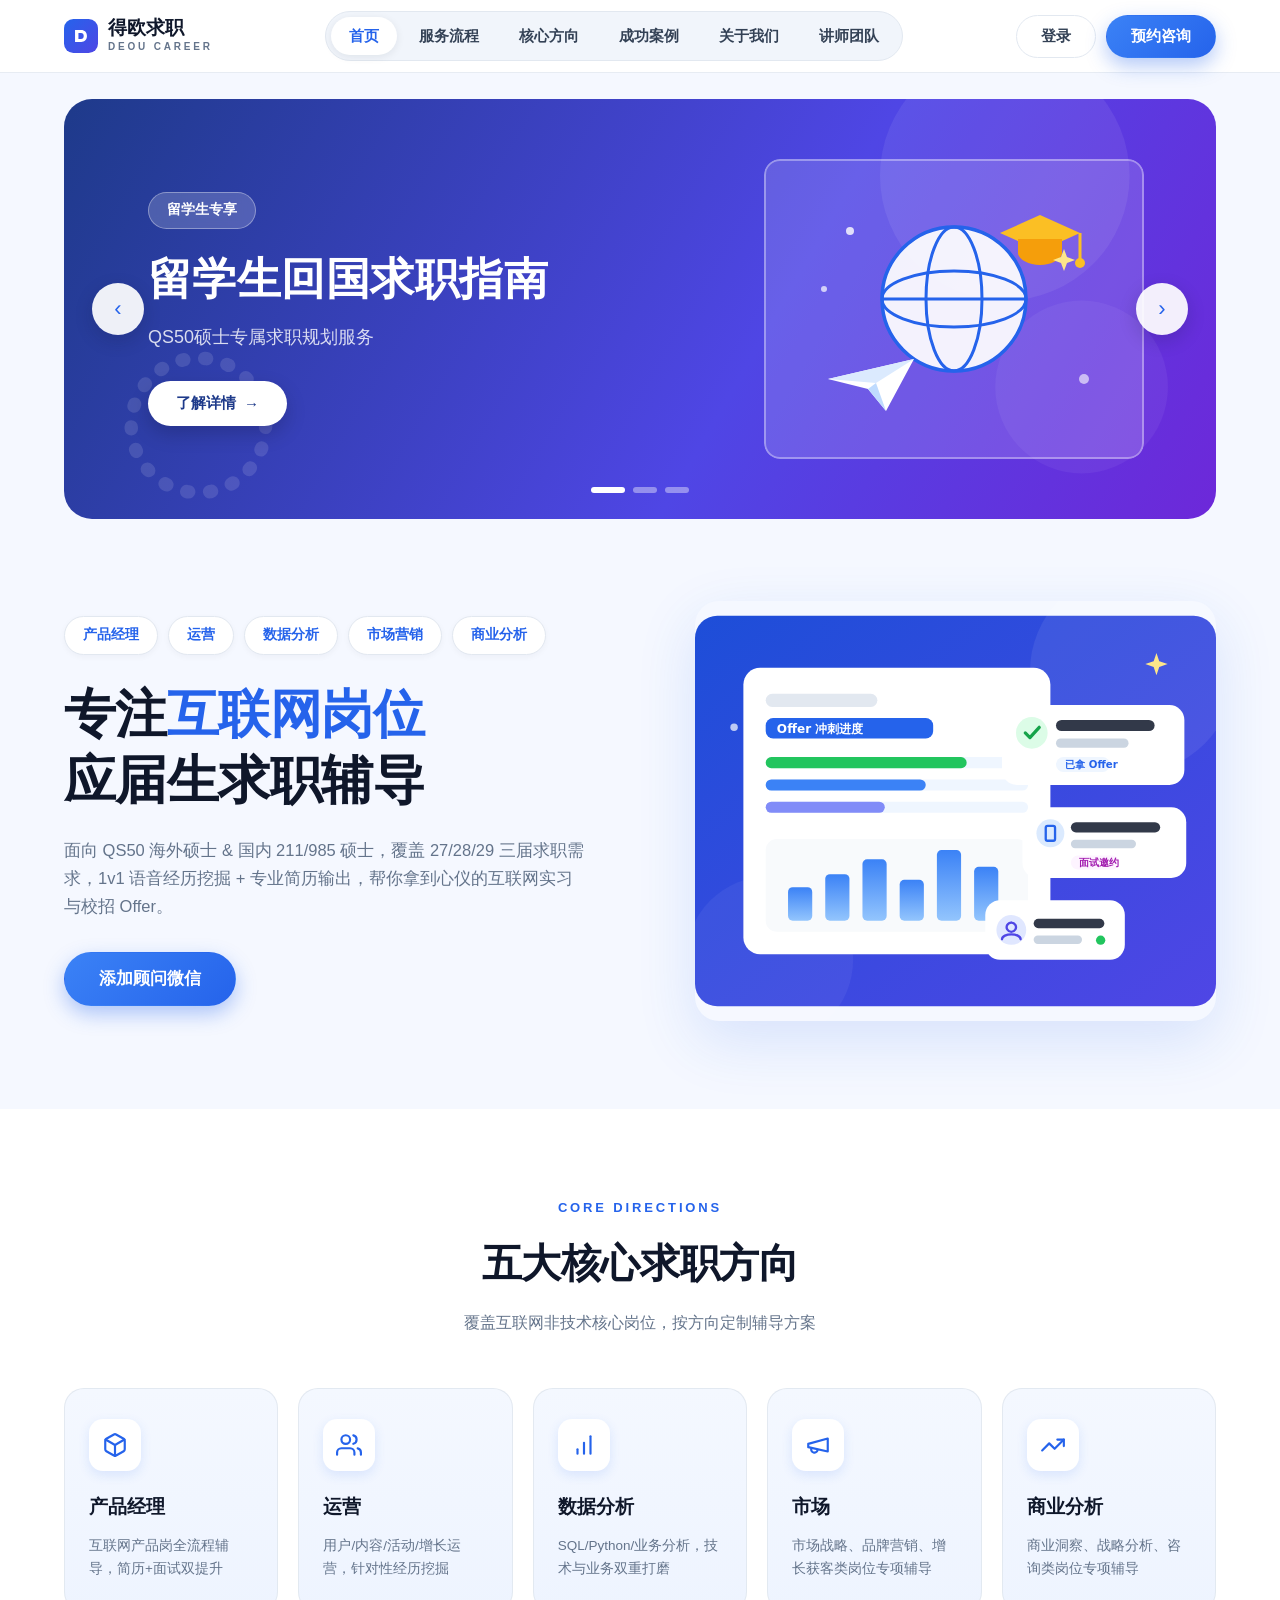
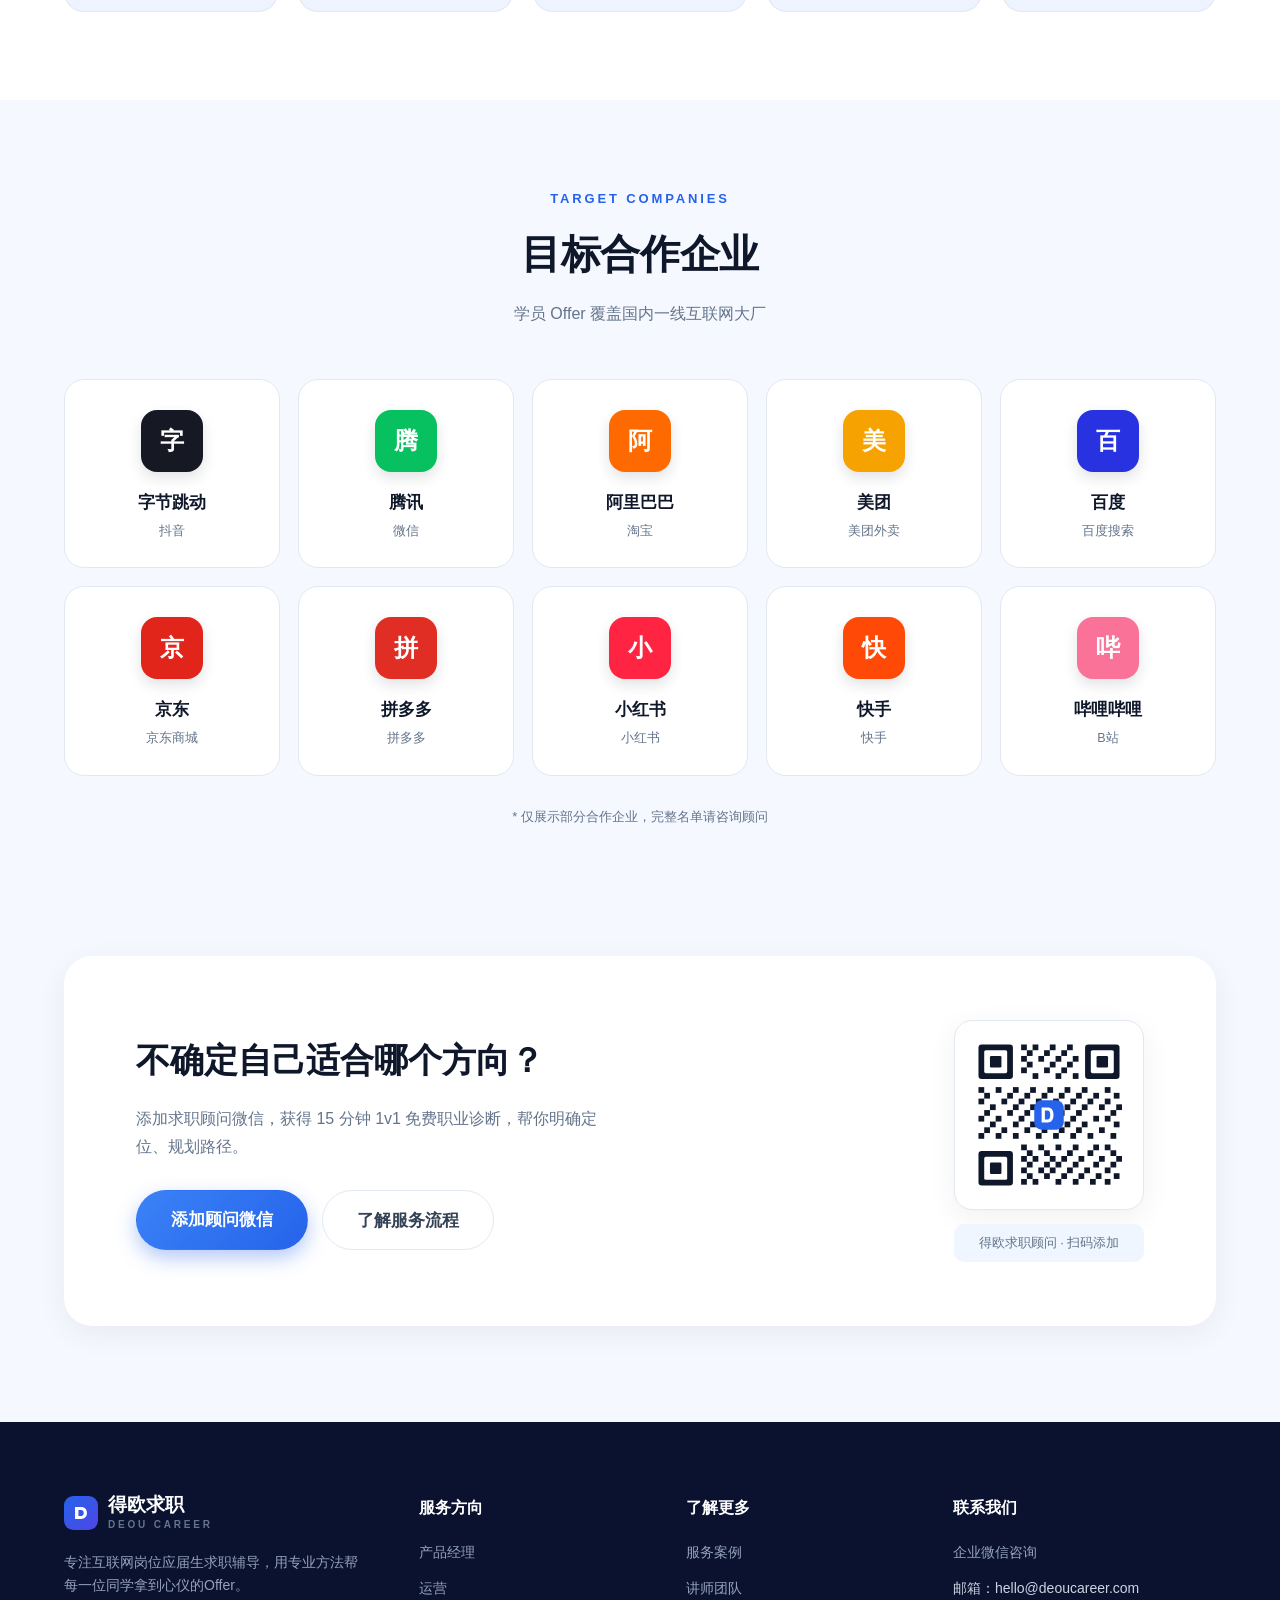
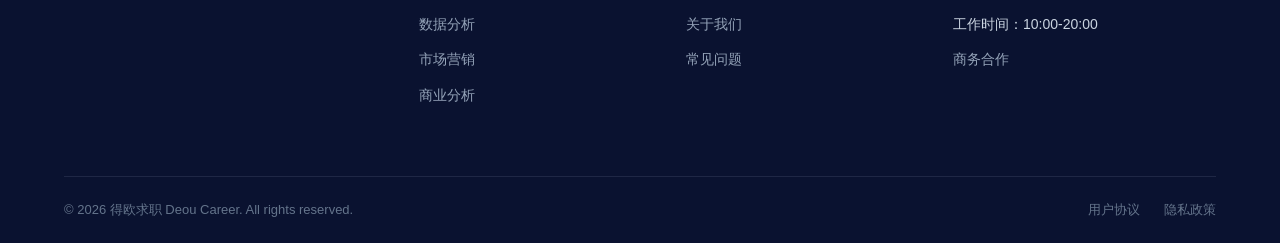
==== index.html @ 4e58c33a "Add files via upload" ====
<!DOCTYPE html>
<html lang="zh-CN">
<head>
  <meta charset="UTF-8">
  <meta name="viewport" content="width=device-width, initial-scale=1.0">
  <title>得欧求职 DEOU CAREER · 专注互联网岗位应届生求职辅导</title>
  <meta name="description" content="得欧求职：面向 QS50 海外硕士与国内 211/985 硕士的互联网求职辅导，覆盖产品经理、运营、数据分析、市场、商业分析五大方向。">
  <link rel="icon" href="assets/img/favicon.svg" type="image/svg+xml">
  <link rel="stylesheet" href="assets/css/style.css">
</head>
<body data-page="home">

  <header class="site-header">
    <div class="container">
      <a class="brand" href="index.html" aria-label="得欧求职首页">
        <svg class="brand-logo" viewBox="0 0 40 40" fill="none" aria-hidden="true">
          <defs><linearGradient id="blg-h" x1="0" y1="0" x2="1" y2="1">
            <stop offset="0" stop-color="#2563eb"/><stop offset="1" stop-color="#4f46e5"/>
          </linearGradient></defs>
          <rect width="40" height="40" rx="11" fill="url(#blg-h)"/>
          <path d="M13 27V13h7.2c4 0 6.8 2.7 6.8 7s-2.8 7-6.8 7H13zm4-3.4h3c2.1 0 3.2-1.4 3.2-3.6s-1.1-3.6-3.2-3.6h-3v7.2z" fill="#fff"/>
        </svg>
        <div>
          <div class="brand-name">得欧求职</div>
          <div class="brand-en">DEOU CAREER</div>
        </div>
      </a>
      <nav class="main-nav" aria-label="主导航">
        <a href="index.html" data-nav="home">首页</a>
        <a href="service.html" data-nav="service">服务流程</a>
        <a href="directions.html" data-nav="directions">核心方向</a>
        <a href="cases.html" data-nav="cases">成功案例</a>
        <a href="about.html" data-nav="about">关于我们</a>
        <a href="lecturers.html" data-nav="lecturers">讲师团队</a>
      </nav>
      <div class="header-actions">
        <button class="btn btn-outline" data-action="login">登录</button>
        <button class="btn btn-primary" data-action="qr">预约咨询</button>
      </div>
    </div>
  </header>

  <main>
    <!-- Banner 轮播（运营可配置：data.js · BANNERS；配置 detailImage 的 Banner 展示「了解详情」按钮） -->
    <section class="hero-banner">
      <div class="container">
        <div class="banner-carousel" id="bannerCarousel">
          <div class="banner-track"></div>
          <button class="banner-arrow prev" aria-label="上一张">‹</button>
          <button class="banner-arrow next" aria-label="下一张">›</button>
          <div class="banner-dots"></div>
        </div>
      </div>
    </section>

    <!-- Hero -->
    <section class="hero">
      <div class="container">
        <div>
          <div class="hero-chips">
            <span class="chip">产品经理</span>
            <span class="chip">运营</span>
            <span class="chip">数据分析</span>
            <span class="chip">市场营销</span>
            <span class="chip">商业分析</span>
          </div>
          <h1>专注<span class="hl">互联网岗位</span><br>应届生求职辅导</h1>
          <p class="lead">面向 QS50 海外硕士 &amp; 国内 211/985 硕士，覆盖 27/28/29 三届求职需求，1v1 语音经历挖掘 + 专业简历输出，帮你拿到心仪的互联网实习与校招 Offer。</p>
          <button class="btn btn-primary btn-lg" data-action="qr">添加顾问微信</button>
        </div>
        <div class="hero-visual">
          <img src="assets/img/hero-dashboard.svg" alt="得欧求职辅导服务示意" width="560" height="420">
        </div>
      </div>
    </section>

    <!-- 五大核心方向 -->
    <section class="section white">
      <div class="container">
        <div class="eyebrow">CORE DIRECTIONS</div>
        <h2 class="section-title">五大核心求职方向</h2>
        <p class="section-sub">覆盖互联网非技术核心岗位，按方向定制辅导方案</p>
        <div class="tracks-grid" id="tracksGrid"></div>
      </div>
    </section>

    <!-- 目标合作企业 -->
    <section class="section">
      <div class="container">
        <div class="eyebrow">TARGET COMPANIES</div>
        <h2 class="section-title">目标合作企业</h2>
        <p class="section-sub">学员 Offer 覆盖国内一线互联网大厂</p>
        <div class="companies-grid" id="companiesGrid"></div>
        <p class="companies-note" id="companiesNote"></p>
      </div>
    </section>

    <!-- 二维码转化卡 -->
    <section class="qr-cta">
      <div class="container">
        <div class="qr-cta-card">
          <div>
            <h2>不确定自己适合哪个方向？</h2>
            <p class="desc">添加求职顾问微信，获得 15 分钟 1v1 免费职业诊断，帮你明确定位、规划路径。</p>
            <div class="qr-cta-actions">
              <button class="btn btn-primary btn-lg" data-action="qr">添加顾问微信</button>
              <a class="btn btn-outline btn-lg" href="service.html">了解服务流程</a>
            </div>
          </div>
          <div class="qr-box">
            <div class="qr-img"><img src="assets/img/qr-wechat.svg" alt="得欧求职顾问微信二维码"></div>
            <div class="qr-caption">得欧求职顾问 · 扫码添加</div>
          </div>
        </div>
      </div>
    </section>
  </main>

  <footer class="site-footer">
    <div class="container">
      <div class="footer-grid">
        <div class="footer-brand">
          <a class="brand" href="index.html" aria-label="得欧求职首页">
            <svg class="brand-logo" viewBox="0 0 40 40" fill="none" aria-hidden="true">
              <defs><linearGradient id="blg-f" x1="0" y1="0" x2="1" y2="1">
                <stop offset="0" stop-color="#2563eb"/><stop offset="1" stop-color="#4f46e5"/>
              </linearGradient></defs>
              <rect width="40" height="40" rx="11" fill="url(#blg-f)"/>
              <path d="M13 27V13h7.2c4 0 6.8 2.7 6.8 7s-2.8 7-6.8 7H13zm4-3.4h3c2.1 0 3.2-1.4 3.2-3.6s-1.1-3.6-3.2-3.6h-3v7.2z" fill="#fff"/>
            </svg>
            <div>
              <div class="brand-name">得欧求职</div>
              <div class="brand-en">DEOU CAREER</div>
            </div>
          </a>
          <p>专注互联网岗位应届生求职辅导，用专业方法帮每一位同学拿到心仪的Offer。</p>
        </div>
        <div>
          <h4>服务方向</h4>
          <ul>
            <li><a href="directions.html#pm">产品经理</a></li>
            <li><a href="directions.html#ops">运营</a></li>
            <li><a href="directions.html#data">数据分析</a></li>
            <li><a href="directions.html#market">市场营销</a></li>
            <li><a href="directions.html#ba">商业分析</a></li>
          </ul>
        </div>
        <div>
          <h4>了解更多</h4>
          <ul>
            <li><a href="cases.html">服务案例</a></li>
            <li><a href="lecturers.html">讲师团队</a></li>
            <li><a href="about.html">关于我们</a></li>
            <li><button data-action="doc">常见问题</button></li>
          </ul>
        </div>
        <div>
          <h4>联系我们</h4>
          <ul>
            <li><button data-action="qr">企业微信咨询</button></li>
            <li>邮箱：hello@deoucareer.com</li>
            <li>工作时间：10:00-20:00</li>
            <li><button data-action="qr">商务合作</button></li>
          </ul>
        </div>
      </div>
      <div class="footer-bottom">
        <span>© 2026 得欧求职 Deou Career. All rights reserved.</span>
        <div class="links">
          <button data-action="doc">用户协议</button>
          <button data-action="doc">隐私政策</button>
        </div>
      </div>
    </div>
  </footer>

  <script src="assets/js/data.js"></script>
  <script src="assets/js/main.js"></script>
</body>
</html>
---- assets/css/style.css ----
/* ============================================================
   得欧求职 DEOU CAREER · 官网前台样式
   纯静态站点，无构建步骤；设计对齐官网 Demo
   ============================================================ */
:root {
  --blue: #2563eb;
  --blue-dark: #1d4ed8;
  --blue-light: #eff6ff;
  --ink: #0f172a;
  --ink-2: #334155;
  --ink-3: #64748b;
  --line: #e2e8f0;
  --bg: #f5f8ff;
  --card: #ffffff;
  --footer: #0a1230;
  --radius: 20px;
  --shadow: 0 8px 30px rgba(15, 23, 42, .06);
  --shadow-lg: 0 20px 60px rgba(37, 99, 235, .14);
  --maxw: 1200px;
}

* { margin: 0; padding: 0; box-sizing: border-box; }
html { scroll-behavior: smooth; }
body {
  font-family: -apple-system, BlinkMacSystemFont, "PingFang SC", "Hiragino Sans GB",
    "Microsoft YaHei", "Noto Sans SC", "Segoe UI", sans-serif;
  color: var(--ink);
  background: var(--bg);
  line-height: 1.7;
  -webkit-font-smoothing: antialiased;
}
img { max-width: 100%; display: block; }
a { color: inherit; text-decoration: none; }
button { font-family: inherit; cursor: pointer; border: none; background: none; }
ul { list-style: none; }

.container { max-width: var(--maxw); margin: 0 auto; padding: 0 24px; }

/* ---------- 通用排版 ---------- */
.eyebrow {
  color: var(--blue);
  font-size: 13px;
  font-weight: 700;
  letter-spacing: .22em;
  text-transform: uppercase;
  text-align: center;
}
.section-title {
  font-size: 40px;
  font-weight: 900;
  letter-spacing: -.01em;
  text-align: center;
  margin-top: 10px;
}
.section-sub {
  color: var(--ink-3);
  text-align: center;
  margin-top: 12px;
  font-size: 16px;
}
.section { padding: 88px 0; }
.section.white { background: #fff; }

/* ---------- 顶部导航 ---------- */
.site-header {
  position: sticky;
  top: 0;
  z-index: 100;
  background: rgba(255, 255, 255, .92);
  backdrop-filter: blur(12px);
  border-bottom: 1px solid rgba(226, 232, 240, .8);
}
.site-header .container {
  display: flex;
  align-items: center;
  justify-content: space-between;
  height: 72px;
}
.brand { display: flex; align-items: center; gap: 10px; }
.brand-logo { width: 34px; height: 34px; }
.brand-name { font-size: 19px; font-weight: 800; line-height: 1.15; }
.brand-en { font-size: 10px; letter-spacing: .28em; color: var(--ink-3); font-weight: 600; }
.main-nav {
  display: flex;
  gap: 4px;
  background: #f1f5fb;
  border: 1px solid var(--line);
  border-radius: 999px;
  padding: 5px;
}
.main-nav a {
  padding: 7px 18px;
  border-radius: 999px;
  font-size: 14.5px;
  font-weight: 600;
  color: var(--ink-2);
  transition: all .2s;
}
.main-nav a:hover { color: var(--blue); }
.main-nav a.active { background: #fff; color: var(--blue); box-shadow: 0 2px 8px rgba(15,23,42,.08); }
.header-actions { display: flex; gap: 10px; align-items: center; }

/* ---------- 按钮 ---------- */
.btn {
  display: inline-flex;
  align-items: center;
  gap: 8px;
  padding: 11px 24px;
  border-radius: 999px;
  font-size: 15px;
  font-weight: 700;
  transition: all .2s;
  border: 1.5px solid transparent;
}
.btn-primary {
  background: linear-gradient(135deg, #3b82f6, #2563eb);
  color: #fff;
  box-shadow: 0 8px 20px rgba(37, 99, 235, .35);
}
.btn-primary:hover { transform: translateY(-2px); box-shadow: 0 12px 26px rgba(37, 99, 235, .42); }
.btn-outline { border-color: var(--line); color: var(--ink-2); background: #fff; }
.btn-outline:hover { border-color: var(--blue); color: var(--blue); }
.btn-ghost-light { border-color: var(--line); background: #fff; color: var(--ink-2); }
.btn-lg { padding: 15px 34px; font-size: 16.5px; }
.btn .wechat-ico { width: 18px; height: 18px; }

/* ---------- 首页 Banner 轮播 ---------- */
.hero-banner { padding: 26px 0 10px; }
.banner-carousel {
  position: relative;
  border-radius: 28px;
  overflow: hidden;
}
.banner-track { display: flex; transition: transform .6s cubic-bezier(.4, 0, .2, 1); }
.banner-slide {
  min-width: 100%;
  position: relative;
  padding: 72px 84px;
  min-height: 420px;
  display: flex;
  align-items: center;
  color: #fff;
  overflow: hidden;
}
.banner-slide .deco { position: absolute; inset: 0; pointer-events: none; }
.banner-inner { position: relative; z-index: 2; max-width: 560px; }
.banner-tag {
  display: inline-block;
  background: rgba(255, 255, 255, .18);
  border: 1px solid rgba(255, 255, 255, .35);
  backdrop-filter: blur(6px);
  padding: 6px 18px;
  border-radius: 999px;
  font-size: 13.5px;
  font-weight: 600;
  margin-bottom: 22px;
}
.banner-title { font-size: 44px; font-weight: 900; line-height: 1.25; letter-spacing: .01em; }
.banner-sub { margin-top: 16px; font-size: 18px; color: rgba(255, 255, 255, .82); }
.banner-cta {
  margin-top: 28px;
  display: inline-flex; align-items: center; gap: 8px;
  padding: 13px 28px;
  border-radius: 999px;
  background: #fff; color: #1e3a8a;
  font-size: 15px; font-weight: 800;
  box-shadow: 0 8px 20px rgba(0, 0, 0, .18);
  transition: transform .2s, box-shadow .2s;
}
.banner-cta:hover { transform: translateY(-2px); box-shadow: 0 12px 26px rgba(0, 0, 0, .24); }
.banner-cta .arr { transition: transform .2s; }
.banner-cta:hover .arr { transform: translateX(4px); }
.banner-media {
  position: absolute;
  right: 72px;
  top: 50%;
  transform: translateY(-50%);
  width: 380px;
  z-index: 1;
}
.banner-media img { border-radius: 16px; }
.banner-arrow {
  position: absolute;
  top: 50%;
  transform: translateY(-50%);
  width: 52px;
  height: 52px;
  border-radius: 50%;
  background: rgba(255, 255, 255, .92);
  color: var(--blue);
  font-size: 22px;
  display: flex;
  align-items: center;
  justify-content: center;
  z-index: 3;
  box-shadow: 0 6px 18px rgba(15, 23, 42, .18);
  transition: all .2s;
}
.banner-arrow:hover { background: #fff; transform: translateY(-50%) scale(1.06); }
.banner-arrow.prev { left: 28px; }
.banner-arrow.next { right: 28px; }
.banner-dots { position: absolute; bottom: 26px; left: 50%; transform: translateX(-50%); display: flex; gap: 8px; z-index: 3; }
.banner-dots button { width: 24px; height: 6px; border-radius: 99px; background: rgba(255,255,255,.4); transition: all .25s; }
.banner-dots button.active { width: 34px; background: #fff; }

/* ---------- 首页 Hero ---------- */
.hero { padding: 72px 0 88px; }
.hero .container { display: grid; grid-template-columns: 1.05fr .95fr; gap: 56px; align-items: center; }
.hero-chips { display: flex; flex-wrap: wrap; gap: 10px; margin-bottom: 26px; }
.chip {
  background: #fff;
  border: 1px solid var(--line);
  border-radius: 999px;
  padding: 7px 18px;
  font-size: 13.5px;
  font-weight: 600;
  color: var(--blue);
  box-shadow: 0 2px 6px rgba(15,23,42,.04);
}
.hero h1 { font-size: 52px; font-weight: 900; line-height: 1.28; letter-spacing: -.01em; }
.hero h1 .hl { color: var(--blue); }
.hero p.lead { margin: 22px 0 32px; color: var(--ink-3); font-size: 16.5px; max-width: 520px; }
.hero-visual img { border-radius: 24px; box-shadow: var(--shadow-lg); }

/* ---------- 核心方向卡片 ---------- */
.tracks-grid { display: grid; grid-template-columns: repeat(5, 1fr); gap: 20px; margin-top: 52px; }
.track-card {
  background: linear-gradient(180deg, #f4f8ff, #eef4ff);
  border: 1px solid rgba(226, 232, 240, .9);
  border-radius: var(--radius);
  padding: 30px 24px;
  transition: all .25s;
  display: block;
}
.track-card:hover { transform: translateY(-6px); box-shadow: var(--shadow-lg); background: #fff; }
.track-icon {
  width: 52px; height: 52px;
  border-radius: 14px;
  background: #fff;
  display: flex; align-items: center; justify-content: center;
  box-shadow: 0 4px 12px rgba(37, 99, 235, .12);
  margin-bottom: 20px;
}
.track-icon svg { width: 26px; height: 26px; stroke: var(--blue); }
.track-card h3 { font-size: 19px; font-weight: 800; margin-bottom: 10px; }
.track-card p { font-size: 13.5px; color: var(--ink-3); line-height: 1.75; }

/* ---------- 目标合作企业 ---------- */
.companies-grid { display: grid; grid-template-columns: repeat(5, 1fr); gap: 18px; margin-top: 52px; }
.company-card {
  background: #fff;
  border: 1px solid var(--line);
  border-radius: var(--radius);
  padding: 30px 16px 24px;
  text-align: center;
  transition: all .25s;
}
.company-card:hover { transform: translateY(-4px); box-shadow: var(--shadow); }
.company-logo {
  width: 62px; height: 62px;
  margin: 0 auto 16px;
  border-radius: 16px;
  display: flex; align-items: center; justify-content: center;
  font-size: 24px; font-weight: 900; color: #fff;
  box-shadow: 0 6px 14px rgba(15,23,42,.12);
}
.company-card h4 { font-size: 16.5px; font-weight: 800; }
.company-card span { font-size: 12.5px; color: var(--ink-3); }
.companies-note { text-align: center; color: var(--ink-3); font-size: 13px; margin-top: 30px; }

/* ---------- 扫码 CTA（首页底部） ---------- */
.qr-cta { padding: 40px 0 96px; }
.qr-cta-card {
  background: #fff;
  border-radius: 28px;
  box-shadow: var(--shadow);
  padding: 64px 72px;
  display: grid;
  grid-template-columns: 1fr auto;
  gap: 48px;
  align-items: center;
}
.qr-cta-card h2 { font-size: 34px; font-weight: 900; }
.qr-cta-card .desc { color: var(--ink-3); margin: 16px 0 30px; max-width: 480px; }
.qr-cta-actions { display: flex; gap: 14px; }
.qr-box { text-align: center; }
.qr-img {
  width: 190px; height: 190px;
  background: #fff;
  border: 1px solid var(--line);
  border-radius: 18px;
  padding: 12px;
  box-shadow: var(--shadow);
}
.qr-img img { width: 100%; height: 100%; }
.qr-caption { margin-top: 14px; font-size: 13px; color: var(--ink-3); background: var(--blue-light); border-radius: 10px; padding: 8px 12px; }

/* ---------- 页脚 ---------- */
.site-footer { background: var(--footer); color: #cbd5e1; padding: 72px 0 0; }
.footer-grid { display: grid; grid-template-columns: 1.4fr 1fr 1fr 1.2fr; gap: 48px; padding-bottom: 56px; }
.footer-brand .brand-name { color: #fff; }
.footer-brand p { margin-top: 18px; font-size: 14px; color: #94a3b8; max-width: 300px; }
.site-footer h4 { color: #fff; font-size: 16px; font-weight: 700; margin-bottom: 20px; }
.site-footer li { margin-bottom: 12px; font-size: 14px; }
.site-footer li a, .site-footer li button { color: #94a3b8; transition: color .2s; font-size: 14px; padding: 0; }
.site-footer li a:hover, .site-footer li button:hover { color: #fff; }
.footer-bottom {
  border-top: 1px solid rgba(148, 163, 184, .15);
  padding: 22px 0;
  display: flex;
  justify-content: space-between;
  align-items: center;
  font-size: 13px;
  color: #64748b;
}
.footer-bottom .links { display: flex; gap: 24px; }
.footer-bottom button { color: #64748b; font-size: 13px; }
.footer-bottom button:hover { color: #fff; }

/* ---------- 页面头（子页通用） ---------- */
.page-hero { padding: 84px 0 56px; text-align: center; }
.page-hero h1 { font-size: 44px; font-weight: 900; margin-top: 12px; }
.page-hero .sub { color: var(--ink-3); margin-top: 14px; font-size: 16.5px; }
.page-hero.left { text-align: left; }
.page-hero.left .eyebrow { text-align: left; }

/* ---------- 服务流程页 ---------- */
.process-step { padding: 56px 0; border-bottom: 1px dashed var(--line); }
.process-step:last-of-type { border-bottom: none; }
.process-step .container { display: grid; grid-template-columns: 1fr 1fr; gap: 64px; align-items: start; }
.process-step.flip .container > .step-info { order: 2; }
.process-step.flip .container > .step-media { order: 1; }
.step-head { display: flex; align-items: baseline; gap: 18px; }
.step-no { font-size: 56px; font-weight: 900; color: var(--blue); line-height: 1; opacity: .9; }
.step-head h2 { font-size: 30px; font-weight: 900; }
.step-en { color: var(--ink-3); font-size: 13px; letter-spacing: .18em; font-weight: 600; margin-top: 4px; }
.step-desc { color: var(--ink-3); margin: 22px 0 28px; font-size: 15.5px; }
.step-feats { display: grid; gap: 14px; }
.step-feat {
  display: flex; align-items: center; gap: 14px;
  background: #fff;
  border: 1px solid var(--line);
  border-radius: 14px;
  padding: 14px 18px;
}
.step-feat .ico {
  width: 42px; height: 42px; border-radius: 12px;
  background: var(--blue-light);
  display: flex; align-items: center; justify-content: center;
  flex-shrink: 0;
}
.step-feat .ico svg { width: 20px; height: 20px; stroke: var(--blue); }
.step-feat strong { display: block; font-size: 15px; }
.step-feat span { font-size: 13px; color: var(--ink-3); }
.step-media { display: grid; gap: 16px; }
.step-shot {
  position: relative;
  border-radius: 18px;
  overflow: hidden;
  border: 1px solid var(--line);
  background: #fff;
}
.step-shot img { width: 100%; aspect-ratio: 4 / 3; object-fit: cover; }
.step-shot .shot-tag {
  position: absolute; top: 12px; right: 12px;
  background: rgba(255, 255, 255, .85);
  backdrop-filter: blur(4px);
  border-radius: 999px;
  padding: 4px 14px;
  font-size: 12px;
  font-weight: 600;
  color: var(--blue);
}
.step-shot .shot-caption {
  display: flex; justify-content: space-between; align-items: center;
  padding: 10px 16px; font-size: 13px;
}
.step-shot .shot-caption b { font-size: 13.5px; }
.step-shot .shot-caption span { color: var(--ink-3); font-size: 12px; }

/* ---------- CTA 卡片（子页底部通用） ---------- */
.cta-band { padding: 24px 0 96px; }
.cta-band-card {
  background: linear-gradient(135deg, #1d4ed8, #3b82f6);
  border-radius: 28px;
  padding: 56px 72px;
  color: #fff;
  display: flex;
  justify-content: space-between;
  align-items: center;
  gap: 32px;
  position: relative;
  overflow: hidden;
}
.cta-band-card::after {
  content: "";
  position: absolute; right: -60px; top: -60px;
  width: 260px; height: 260px;
  border-radius: 50%;
  background: rgba(255, 255, 255, .08);
}
.cta-band-card h2 { font-size: 30px; font-weight: 900; }
.cta-band-card p { margin-top: 10px; color: rgba(255, 255, 255, .82); }
.cta-band-card .btn { background: #fff; color: var(--blue); box-shadow: 0 10px 24px rgba(15,23,42,.25); flex-shrink: 0; position: relative; z-index: 2; }

/* ---------- 成功案例页 ---------- */
.lock-notice {
  display: flex; align-items: center; justify-content: center; gap: 14px;
  background: #fffbeb;
  border: 1px solid #fde68a;
  color: #92400e;
  border-radius: 999px;
  padding: 12px 28px;
  margin: 34px auto 0;
  width: fit-content;
  font-size: 14px;
  font-weight: 600;
}
.lock-notice .btn { padding: 8px 20px; font-size: 13.5px; background: linear-gradient(135deg,#f59e0b,#f97316); color:#fff; box-shadow: 0 6px 14px rgba(245,158,11,.35); }
.case-filters { display: flex; gap: 12px; flex-wrap: wrap; margin: 44px 0 28px; }
.filter-pill {
  padding: 9px 22px;
  border-radius: 999px;
  background: #fff;
  border: 1px solid var(--line);
  font-size: 14px;
  font-weight: 600;
  color: var(--ink-2);
  transition: all .2s;
}
.filter-pill:hover { border-color: var(--blue); color: var(--blue); }
.filter-pill.active { background: var(--blue); border-color: var(--blue); color: #fff; box-shadow: 0 6px 16px rgba(37,99,235,.3); }
.case-table { background: #fff; border-radius: 24px; box-shadow: var(--shadow); overflow: hidden; }
.case-row {
  display: grid;
  grid-template-columns: 1.6fr 1fr .8fr 1fr 1.2fr 1fr;
  align-items: center;
  gap: 12px;
  padding: 20px 32px;
  border-bottom: 1px solid #f1f5f9;
}
.case-row.head { background: var(--blue-light); font-size: 13.5px; font-weight: 700; color: var(--ink-2); padding: 16px 32px; }
.case-row:last-child { border-bottom: none; }
.case-person { display: flex; align-items: center; gap: 14px; }
.case-avatar {
  width: 46px; height: 46px; border-radius: 50%;
  background: linear-gradient(135deg, #3b82f6, #2563eb);
  color: #fff;
  display: flex; align-items: center; justify-content: center;
  font-weight: 800; font-size: 17px;
  flex-shrink: 0;
}
.case-avatar.locked { background: #cbd5e1; }
.case-person b { display: block; font-size: 15.5px; }
.case-person span { font-size: 13px; color: var(--ink-3); }
.tag-pill {
  display: inline-block;
  background: var(--blue-light);
  color: var(--blue);
  border-radius: 999px;
  padding: 4px 14px;
  font-size: 12.5px;
  font-weight: 700;
}
.case-offer { font-weight: 800; font-size: 15px; }
.case-row .btn { padding: 8px 18px; font-size: 13.5px; justify-self: end; }
.case-more { text-align: center; margin-top: 30px; color: var(--ink-3); font-size: 14px; }
.case-more .btn { margin-top: 16px; }

/* ---------- 讲师团队页 ---------- */
.lecturer-grid { display: grid; grid-template-columns: repeat(3, 1fr); gap: 24px; margin-top: 52px; }
.lecturer-card {
  background: #fff;
  border-radius: 24px;
  border: 1px solid var(--line);
  overflow: hidden;
  transition: all .25s;
}
.lecturer-card:hover { transform: translateY(-6px); box-shadow: var(--shadow-lg); }
.lecturer-photo {
  position: relative;
  aspect-ratio: 1 / 1;
  background: linear-gradient(160deg, #dbeafe, #eff6ff);
  display: flex; align-items: center; justify-content: center;
}
.lecturer-photo img { width: 100%; height: 100%; object-fit: cover; position: absolute; inset: 0; }
.lecturer-photo .field-tag {
  position: absolute; top: 16px; left: 16px;
  background: rgba(255,255,255,.92);
  color: var(--blue);
  font-size: 12.5px; font-weight: 700;
  padding: 5px 14px;
  border-radius: 999px;
  z-index: 2;
  box-shadow: 0 2px 8px rgba(15,23,42,.08);
}
.lecturer-photo .placeholder-ico { width: 96px; height: 96px; color: #93c5fd; }
.lecturer-body { padding: 26px 26px 30px; }
.lecturer-body h3 { font-size: 21px; font-weight: 900; }
.lecturer-body .role { color: var(--blue); font-size: 14px; font-weight: 700; margin: 6px 0 12px; }
.lecturer-body .bio { color: var(--ink-3); font-size: 14px; min-height: 66px; }
.lecturer-tags { display: flex; flex-wrap: wrap; gap: 8px; margin-top: 18px; }
.lecturer-tags span {
  background: #f1f5f9;
  border-radius: 8px;
  padding: 4px 12px;
  font-size: 12.5px;
  color: var(--ink-2);
  font-weight: 600;
}

/* ---------- 关于我们页 ---------- */
.about-hero .container { display: grid; grid-template-columns: 1fr 1.1fr; gap: 56px; align-items: center; }
.about-hero { padding: 72px 0; }
.about-hero .tagline { color: var(--blue); font-size: 20px; font-weight: 800; margin: 14px 0 18px; }
.about-hero .intro { color: var(--ink-3); font-size: 15.5px; }
.about-stats { display: grid; grid-template-columns: repeat(3, 1fr); gap: 16px; margin-top: 36px; }
.stat-card { background: #fff; border: 1px solid var(--line); border-radius: 18px; padding: 24px 12px; text-align: center; }
.stat-card b { font-size: 34px; font-weight: 900; color: var(--blue); display: block; }
.stat-card span { font-size: 13px; color: var(--ink-3); }
.story-card {
  background: linear-gradient(150deg, #ffffff, #eef4ff);
  border: 1px solid var(--line);
  border-radius: 26px;
  padding: 44px 46px;
  box-shadow: var(--shadow);
  position: relative;
  overflow: hidden;
}
.story-card::before {
  content: ""; position: absolute; right: -70px; top: -70px;
  width: 220px; height: 220px; border-radius: 50%;
  background: radial-gradient(circle, rgba(37,99,235,.12), transparent 70%);
}
.story-brand { display: flex; align-items: center; gap: 12px; margin-bottom: 22px; }
.story-brand .brand-logo { width: 44px; height: 44px; }
.story-brand b { font-size: 22px; font-weight: 900; display: block; }
.story-brand span { font-size: 13px; color: var(--ink-3); }
.story-card h3 { font-size: 20px; font-weight: 900; margin-bottom: 14px; }
.story-card p { color: var(--ink-2); font-size: 14.5px; margin-bottom: 14px; }

.partner-band {
  background: linear-gradient(135deg, #1d4ed8, #3b82f6);
  border-radius: 28px;
  padding: 56px 64px;
  color: #fff;
  text-align: center;
  margin-bottom: 56px;
}
.partner-band .eyebrow { color: rgba(255,255,255,.75); }
.partner-band h2 { font-size: 32px; font-weight: 900; margin-top: 12px; }
.partner-band p { color: rgba(255,255,255,.85); margin-top: 14px; max-width: 640px; margin-left: auto; margin-right: auto; }
.partner-grid { display: grid; grid-template-columns: repeat(2, 1fr); gap: 22px; }
.partner-card { background: #fff; border: 1px solid var(--line); border-radius: 22px; padding: 32px 34px; }
.partner-card .emo { font-size: 26px; }
.partner-card h3 { font-size: 19px; font-weight: 900; margin: 10px 0 12px; }
.partner-card p, .partner-card li { color: var(--ink-3); font-size: 14px; }
.partner-card li { padding-left: 4px; margin-bottom: 8px; }
.gain-grid { display: grid; grid-template-columns: repeat(2, 1fr); gap: 12px; margin-top: 6px; }
.gain-item { background: var(--blue-light); border-radius: 14px; padding: 16px; text-align: center; }
.gain-item b { display: block; color: var(--blue); font-size: 17px; }
.gain-item span { font-size: 12.5px; color: var(--ink-3); }
.school-grid { display: grid; grid-template-columns: repeat(3, 1fr); gap: 16px; margin-top: 40px; }
.school-card {
  background: #fff; border: 1px solid var(--line); border-radius: 18px;
  padding: 22px 24px; display: flex; align-items: center; gap: 14px;
}
.school-card .emo { font-size: 24px; }
.school-card b { display: block; font-size: 16px; }
.school-card span { font-size: 12.5px; color: var(--ink-3); }
.join-card { background: #fff; border-radius: 26px; box-shadow: var(--shadow); padding: 52px 60px; display: grid; grid-template-columns: 1fr auto; gap: 48px; align-items: center; margin-top: 64px; }
.join-steps { display: flex; gap: 20px; margin-top: 30px; }
.join-step { flex: 1; background: var(--bg); border-radius: 16px; padding: 20px; }
.join-step b { color: var(--blue); font-size: 20px; font-weight: 900; display: block; }
.join-step span { font-size: 13.5px; font-weight: 600; }
.join-step .arrow { color: var(--ink-3); align-self: center; font-size: 20px; }

/* ---------- 核心方向页 ---------- */
.dir-tabs { display: flex; gap: 12px; justify-content: center; flex-wrap: wrap; margin: 36px 0 0; }
.dir-tab {
  display: inline-flex; align-items: center; gap: 8px;
  padding: 11px 24px;
  border-radius: 999px;
  background: #fff;
  border: 1px solid var(--line);
  font-size: 15px; font-weight: 700; color: var(--ink-2);
  transition: all .2s;
}
.dir-tab svg { width: 18px; height: 18px; stroke: currentColor; }
.dir-tab:hover { border-color: var(--blue); color: var(--blue); }
.dir-tab.active { background: var(--blue); border-color: var(--blue); color: #fff; box-shadow: 0 8px 18px rgba(37,99,235,.32); }
.dir-hero {
  margin-top: 44px;
  background: linear-gradient(135deg, #1e40af, #3b82f6);
  border-radius: 28px;
  color: #fff;
  padding: 52px 60px;
}
.dir-hero .badge {
  display: inline-block;
  background: rgba(255,255,255,.16);
  border: 1px solid rgba(255,255,255,.3);
  border-radius: 999px;
  padding: 5px 16px;
  font-size: 13px;
  font-weight: 600;
  margin-bottom: 16px;
}
.dir-hero h1 { font-size: 38px; font-weight: 900; }
.dir-hero .intro { margin-top: 14px; color: rgba(255,255,255,.85); max-width: 760px; font-size: 15.5px; }
.dir-stats { display: grid; grid-template-columns: repeat(3, 1fr); gap: 18px; margin-top: 34px; }
.dir-stat { background: rgba(255,255,255,.12); border: 1px solid rgba(255,255,255,.2); border-radius: 16px; padding: 20px 22px; }
.dir-stat b { font-size: 26px; font-weight: 900; display: block; }
.dir-stat span { font-size: 13px; color: rgba(255,255,255,.8); }
.dir-section { margin-top: 72px; }
.dir-section h2 { font-size: 28px; font-weight: 900; display: flex; align-items: center; gap: 12px; }
.dir-section h2::before { content: ""; width: 6px; height: 26px; border-radius: 99px; background: var(--blue); }
.dir-section .sec-sub { color: var(--ink-3); margin-top: 8px; font-size: 14.5px; }
.mbti-grid { display: grid; grid-template-columns: repeat(4, 1fr); gap: 18px; margin-top: 28px; }
.mbti-card { background: #fff; border: 1px solid var(--line); border-radius: 18px; padding: 26px 24px; transition: all .2s; }
.mbti-card:hover { border-color: var(--blue); box-shadow: var(--shadow); }
.mbti-card b.type { font-size: 21px; font-weight: 900; color: var(--blue); }
.mbti-card .name { font-weight: 700; margin: 4px 0 10px; font-size: 14.5px; }
.mbti-card p { font-size: 13px; color: var(--ink-3); }
.subdir { background: #fff; border: 1px solid var(--line); border-radius: 22px; padding: 34px 38px; margin-top: 22px; }
.subdir-head { display: flex; align-items: center; gap: 16px; flex-wrap: wrap; }
.subdir-head .no { font-size: 30px; font-weight: 900; color: #bfdbfe; }
.subdir-head h3 { font-size: 21px; font-weight: 900; }
.subdir-head .tag { margin-left: auto; background: var(--blue-light); color: var(--blue); font-size: 12.5px; font-weight: 700; border-radius: 999px; padding: 4px 14px; }
.subdir-desc { color: var(--ink-3); font-size: 14.5px; margin: 16px 0 22px; }
.salary-row { display: flex; align-items: center; gap: 26px; background: var(--bg); border-radius: 14px; padding: 16px 24px; flex-wrap: wrap; }
.salary-row .lab { font-size: 13px; color: var(--ink-3); font-weight: 700; }
.salary-row .item b { font-size: 17px; color: var(--blue); font-weight: 900; }
.salary-row .item span { font-size: 12px; color: var(--ink-3); margin-left: 5px; }
.subdir-cols { display: grid; grid-template-columns: 1fr 1fr; gap: 18px; margin-top: 18px; }
.subdir-col { border: 1px dashed var(--line); border-radius: 14px; padding: 18px 22px; }
.subdir-col b { font-size: 14.5px; display: flex; align-items: center; gap: 8px; }
.subdir-col b svg { width: 16px; height: 16px; stroke: var(--blue); }
.subdir-col p { font-size: 13.5px; color: var(--ink-3); margin-top: 8px; }
.major-list { margin-top: 26px; display: grid; gap: 0; background: #fff; border: 1px solid var(--line); border-radius: 18px; overflow: hidden; }
.major-item { display: flex; gap: 18px; padding: 17px 28px; border-bottom: 1px solid #f1f5f9; font-size: 14.5px; align-items: baseline; }
.major-item:last-child { border-bottom: none; }
.major-item b { min-width: 210px; font-weight: 700; }
.major-item .dash { color: var(--ink-3); }
.major-item span { color: var(--ink-3); }
.salary-cards { display: grid; grid-template-columns: repeat(3, 1fr); gap: 18px; margin-top: 28px; }
.salary-card { background: #fff; border: 1px solid var(--line); border-radius: 18px; padding: 28px; text-align: center; }
.salary-card .lv { font-size: 14px; font-weight: 700; color: var(--ink-2); }
.salary-card b { display: inline-block; margin: 12px 0 8px; background: var(--blue-light); color: var(--blue); border-radius: 999px; padding: 8px 20px; font-size: 18px; font-weight: 900; }
.salary-card span { display: block; font-size: 13px; color: var(--ink-3); }
.path-line { margin-top: 30px; position: relative; padding-left: 26px; }
.path-line::before { content: ""; position: absolute; left: 7px; top: 8px; bottom: 8px; width: 2px; background: linear-gradient(180deg, var(--blue), #bfdbfe); }
.path-item { position: relative; padding: 0 0 26px 22px; }
.path-item::before {
  content: ""; position: absolute; left: -25px; top: 6px;
  width: 12px; height: 12px; border-radius: 50%;
  background: #fff; border: 3px solid var(--blue);
}
.path-item .role { font-weight: 800; font-size: 16.5px; }
.path-item .period { color: var(--blue); font-size: 13px; font-weight: 700; margin: 2px 0 6px; }
.path-item p { font-size: 13.5px; color: var(--ink-3); }
.dir-cta {
  margin-top: 64px;
  background: linear-gradient(135deg, #1d4ed8, #3b82f6);
  border-radius: 26px;
  padding: 46px 56px;
  color: #fff;
  display: flex; justify-content: space-between; align-items: center; gap: 28px;
}
.dir-cta h2 { font-size: 26px; font-weight: 900; }
.dir-cta p { color: rgba(255,255,255,.85); margin-top: 8px; font-size: 14.5px; }
.dir-cta .btn { background: #fff; color: var(--blue); flex-shrink: 0; }

/* ---------- 弹窗 ---------- */
.modal-mask {
  position: fixed; inset: 0;
  background: rgba(15, 23, 42, .5);
  backdrop-filter: blur(4px);
  display: none;
  align-items: center; justify-content: center;
  z-index: 200;
  padding: 24px;
}
.modal-mask.show { display: flex; }
.modal {
  background: #fff;
  border-radius: 24px;
  padding: 40px 44px;
  max-width: 420px;
  width: 100%;
  text-align: center;
  position: relative;
  animation: pop .25s ease;
}
@keyframes pop { from { transform: scale(.92); opacity: 0; } to { transform: scale(1); opacity: 1; } }
.modal .close { position: absolute; top: 16px; right: 18px; font-size: 22px; color: var(--ink-3); line-height: 1; }
.modal h3 { font-size: 21px; font-weight: 900; margin-bottom: 8px; }
.modal p { color: var(--ink-3); font-size: 14px; }
.modal .qr-img { margin: 24px auto 0; width: 210px; height: 210px; }
.modal .qr-caption { font-size: 13px; }
/* 图片详情弹窗（Banner「了解详情」，竖版 9:16 适配移动端） */
.modal-mask.img-modal .modal { max-width: 480px; text-align: left; padding: 30px 26px; }
.modal .detail-img { margin-top: 18px; text-align: center; }
.modal .detail-img img { display: inline-block; width: auto; max-width: 100%; max-height: 72vh; border-radius: 14px; border: 1px solid #eef1f6; }

/* ---------- 响应式 ---------- */
@media (max-width: 1024px) {
  .tracks-grid, .companies-grid { grid-template-columns: repeat(3, 1fr); }
  .hero .container, .about-hero .container, .process-step .container { grid-template-columns: 1fr; }
  .banner-media { display: none; }
  .lecturer-grid { grid-template-columns: 1fr 1fr; }
  .footer-grid { grid-template-columns: 1fr 1fr; }
  .mbti-grid { grid-template-columns: 1fr 1fr; }
  .main-nav { display: none; }
}
@media (max-width: 640px) {
  .section-title { font-size: 30px; }
  .hero h1 { font-size: 34px; }
  .banner-slide { padding: 48px 28px; min-height: 320px; }
  .banner-title { font-size: 28px; }
  .tracks-grid, .companies-grid, .lecturer-grid, .mbti-grid, .salary-cards, .school-grid, .partner-grid, .dir-stats { grid-template-columns: 1fr; }
  .case-row { grid-template-columns: 1.4fr 1fr 1fr; font-size: 13px; }
  .case-row .hide-m { display: none; }
  .qr-cta-card, .join-card, .dir-cta, .cta-band-card { grid-template-columns: 1fr; padding: 40px 28px; flex-direction: column; text-align: center; }
  .footer-grid { grid-template-columns: 1fr; }
  .header-actions .btn-outline { display: none; }
}
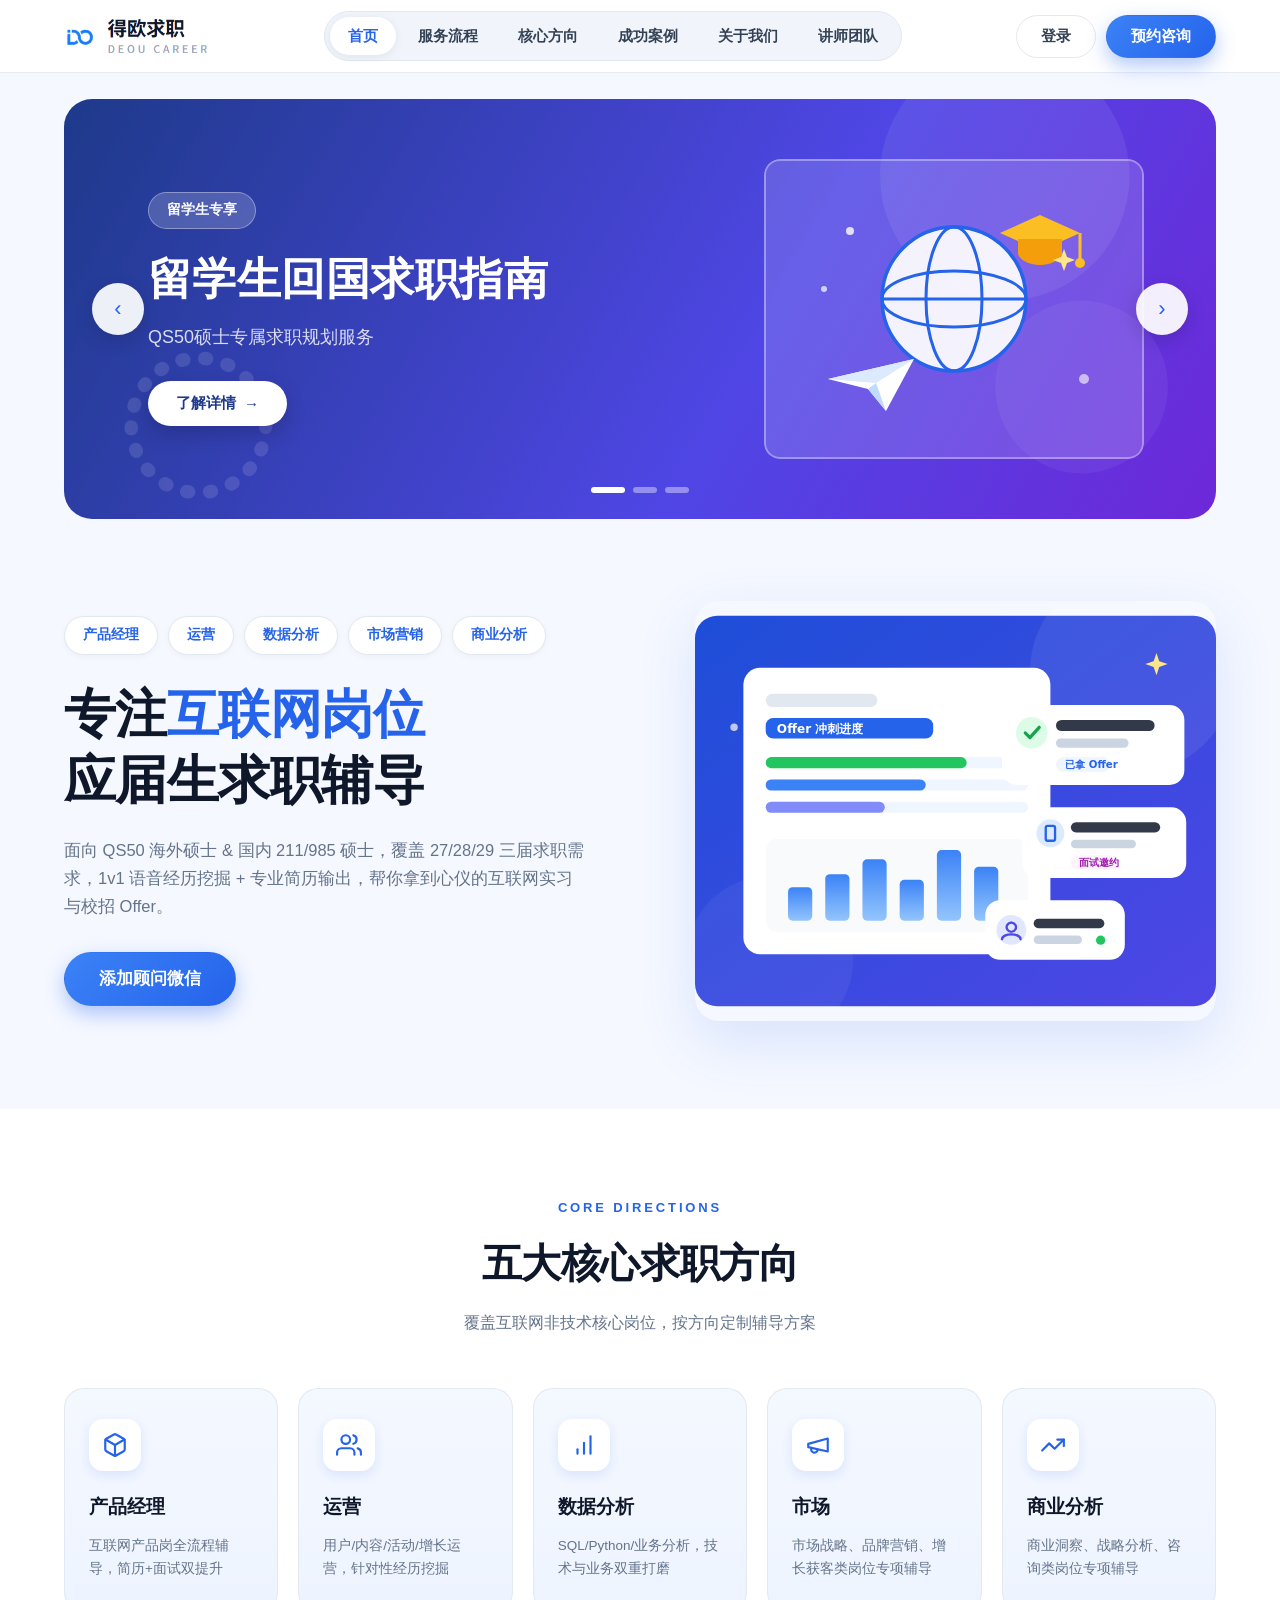
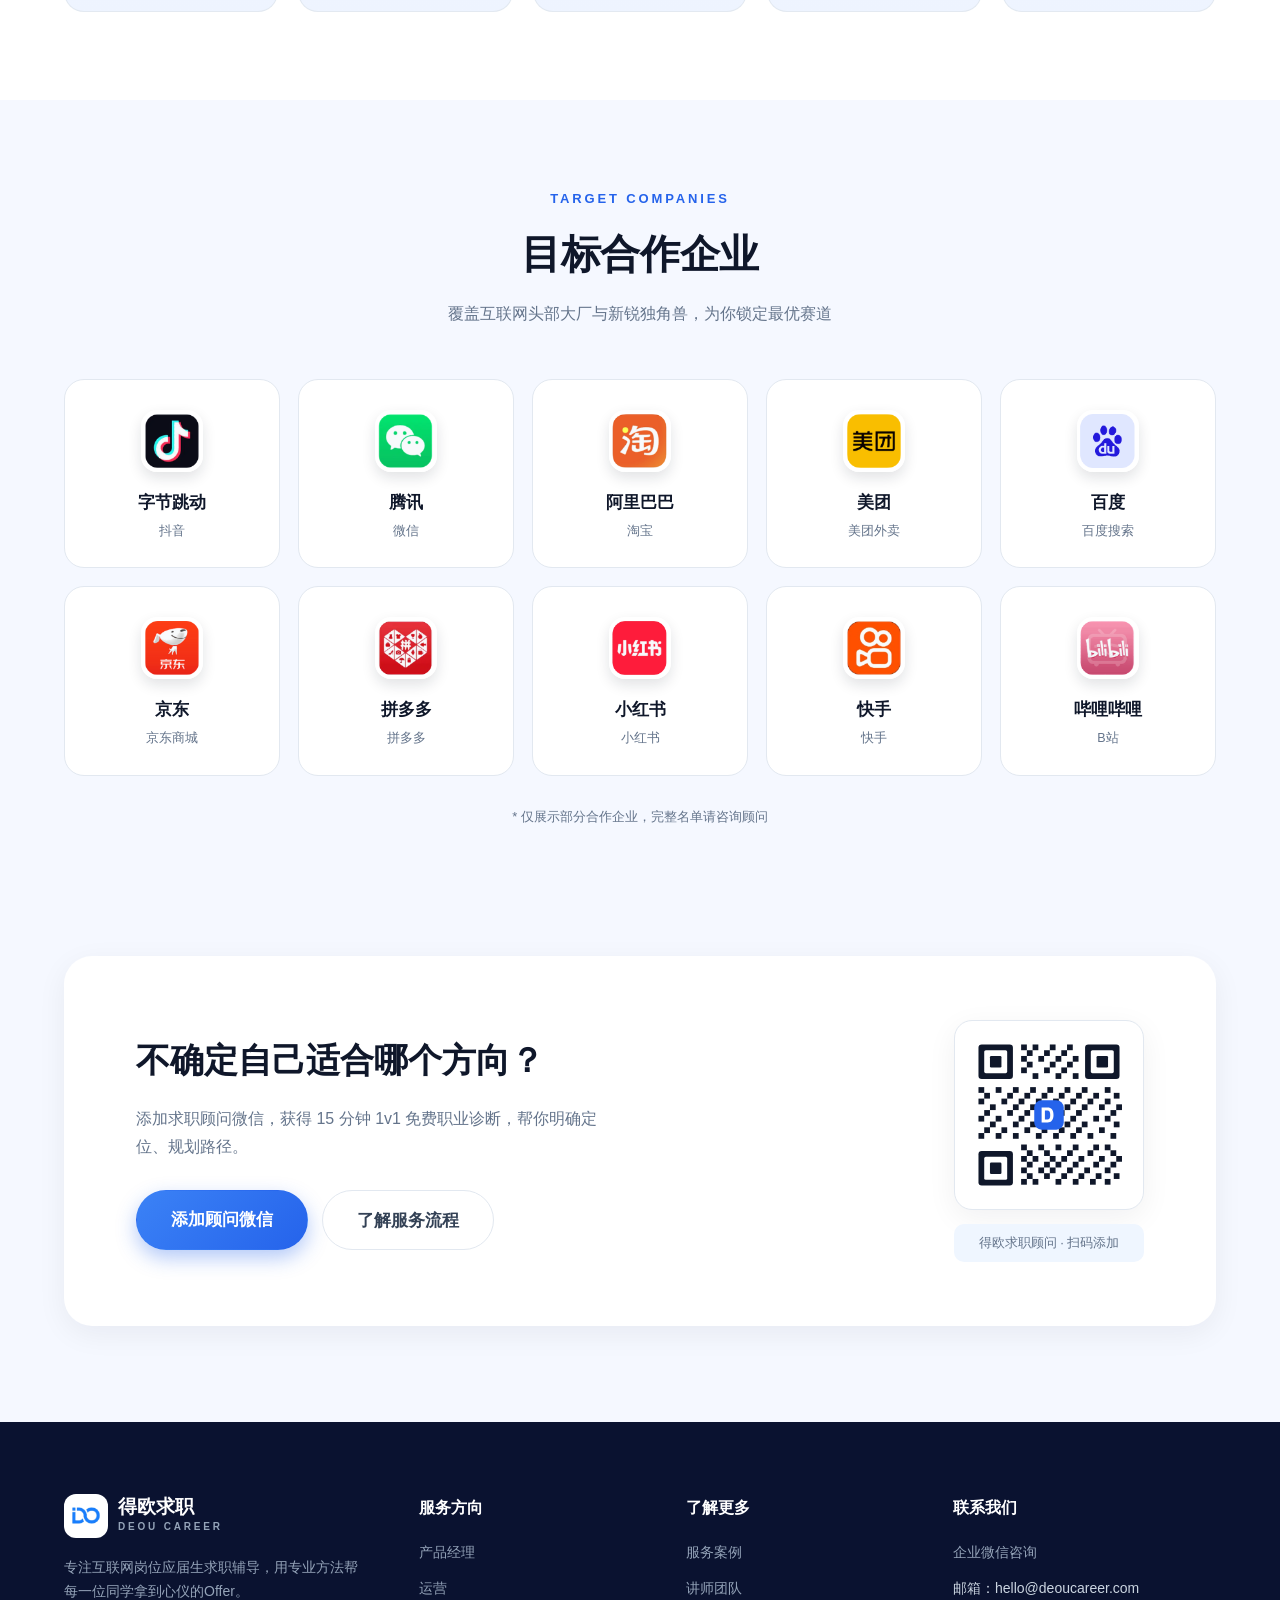
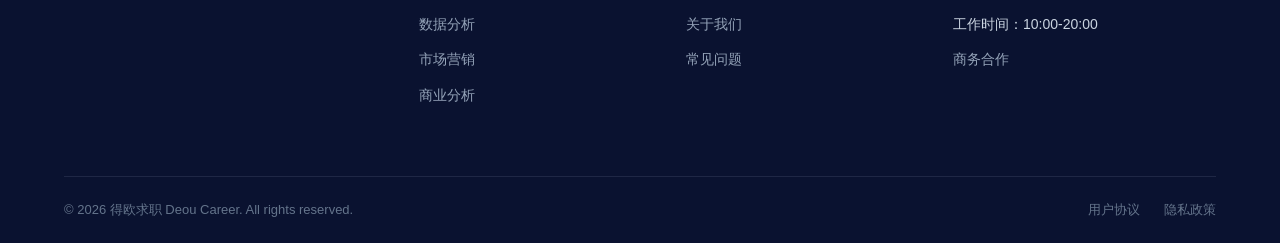
==== commit d823b6ea: "Add files via upload" ====
--- a/index.html
+++ b/index.html
@@ -13,17 +13,7 @@
   <header class="site-header">
     <div class="container">
       <a class="brand" href="index.html" aria-label="得欧求职首页">
-        <svg class="brand-logo" viewBox="0 0 40 40" fill="none" aria-hidden="true">
-          <defs><linearGradient id="blg-h" x1="0" y1="0" x2="1" y2="1">
-            <stop offset="0" stop-color="#2563eb"/><stop offset="1" stop-color="#4f46e5"/>
-          </linearGradient></defs>
-          <rect width="40" height="40" rx="11" fill="url(#blg-h)"/>
-          <path d="M13 27V13h7.2c4 0 6.8 2.7 6.8 7s-2.8 7-6.8 7H13zm4-3.4h3c2.1 0 3.2-1.4 3.2-3.6s-1.1-3.6-3.2-3.6h-3v7.2z" fill="#fff"/>
-        </svg>
-        <div>
-          <div class="brand-name">得欧求职</div>
-          <div class="brand-en">DEOU CAREER</div>
-        </div>
+        <img class="brand-logo-img" src="assets/img/logo.png" alt="得欧求职 DEOU CAREER">
       </a>
       <nav class="main-nav" aria-label="主导航">
         <a href="index.html" data-nav="home">首页</a>
@@ -89,7 +79,7 @@
       <div class="container">
         <div class="eyebrow">TARGET COMPANIES</div>
         <h2 class="section-title">目标合作企业</h2>
-        <p class="section-sub">学员 Offer 覆盖国内一线互联网大厂</p>
+        <p class="section-sub">覆盖互联网头部大厂与新锐独角兽，为你锁定最优赛道</p>
         <div class="companies-grid" id="companiesGrid"></div>
         <p class="companies-note" id="companiesNote"></p>
       </div>
@@ -121,13 +111,7 @@
       <div class="footer-grid">
         <div class="footer-brand">
           <a class="brand" href="index.html" aria-label="得欧求职首页">
-            <svg class="brand-logo" viewBox="0 0 40 40" fill="none" aria-hidden="true">
-              <defs><linearGradient id="blg-f" x1="0" y1="0" x2="1" y2="1">
-                <stop offset="0" stop-color="#2563eb"/><stop offset="1" stop-color="#4f46e5"/>
-              </linearGradient></defs>
-              <rect width="40" height="40" rx="11" fill="url(#blg-f)"/>
-              <path d="M13 27V13h7.2c4 0 6.8 2.7 6.8 7s-2.8 7-6.8 7H13zm4-3.4h3c2.1 0 3.2-1.4 3.2-3.6s-1.1-3.6-3.2-3.6h-3v7.2z" fill="#fff"/>
-            </svg>
+            <span class="brand-badge"><img src="assets/img/do-mark.png" alt="得欧求职" class="brand-mark"></span>
             <div>
               <div class="brand-name">得欧求职</div>
               <div class="brand-en">DEOU CAREER</div>
--- a/assets/css/style.css
+++ b/assets/css/style.css
@@ -725,3 +725,12 @@
   .footer-grid { grid-template-columns: 1fr; }
   .header-actions .btn-outline { display: none; }
 }
+
+/* ---------- 品牌 logo（预设 DO 组合标） ---------- */
+.brand-logo-img { height: 40px; width: auto; display: block; }
+.brand-badge { display: inline-flex; width: 44px; height: 44px; align-items: center; justify-content: center; background: #fff; border-radius: 12px; flex: 0 0 44px; }
+.brand-badge .brand-mark { width: 32px; height: auto; display: block; }
+.site-footer .brand-en { color: #94a3b8; }
+.story-brand .brand-logo-img { height: 52px; width: auto; }
+
+.company-logo-img { width: 62px; height: 62px; margin: 0 auto 16px; border-radius: 16px; display: block; object-fit: cover; box-shadow: 0 6px 14px rgba(15,23,42,.12); }
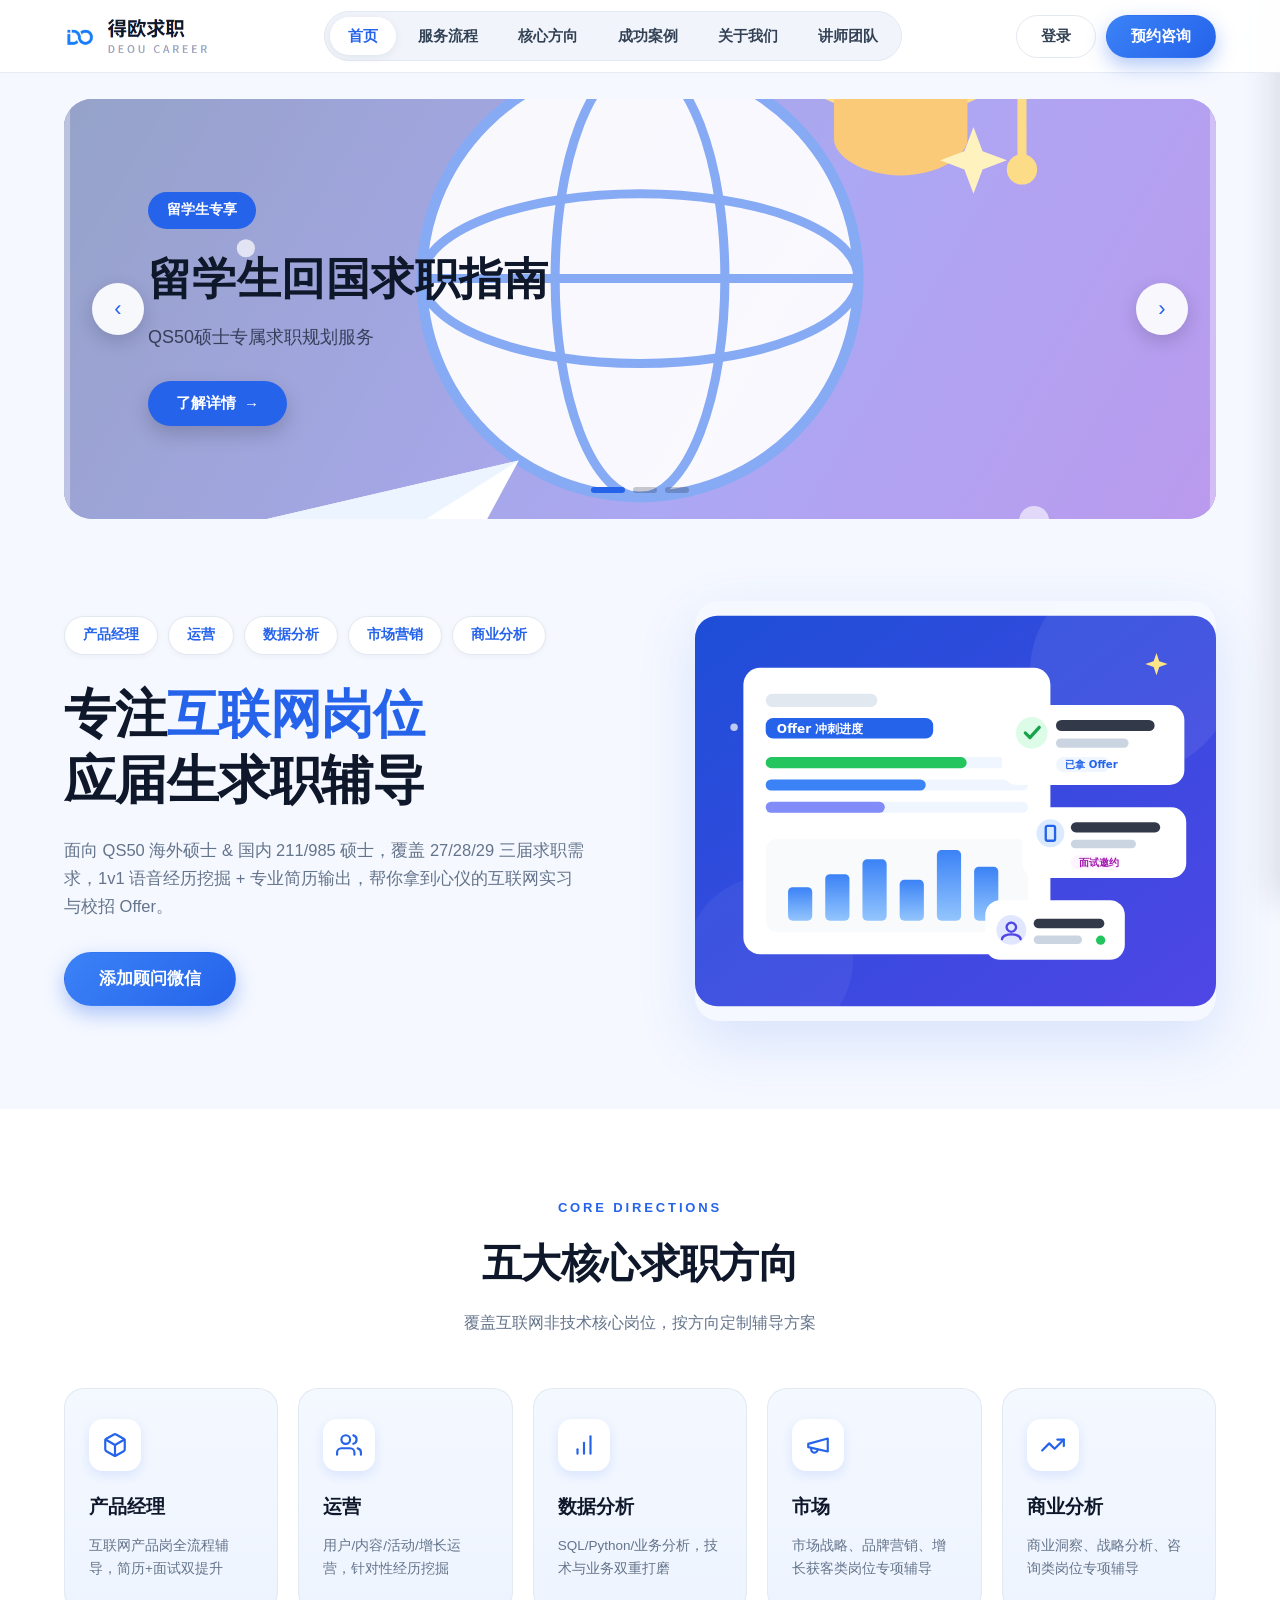
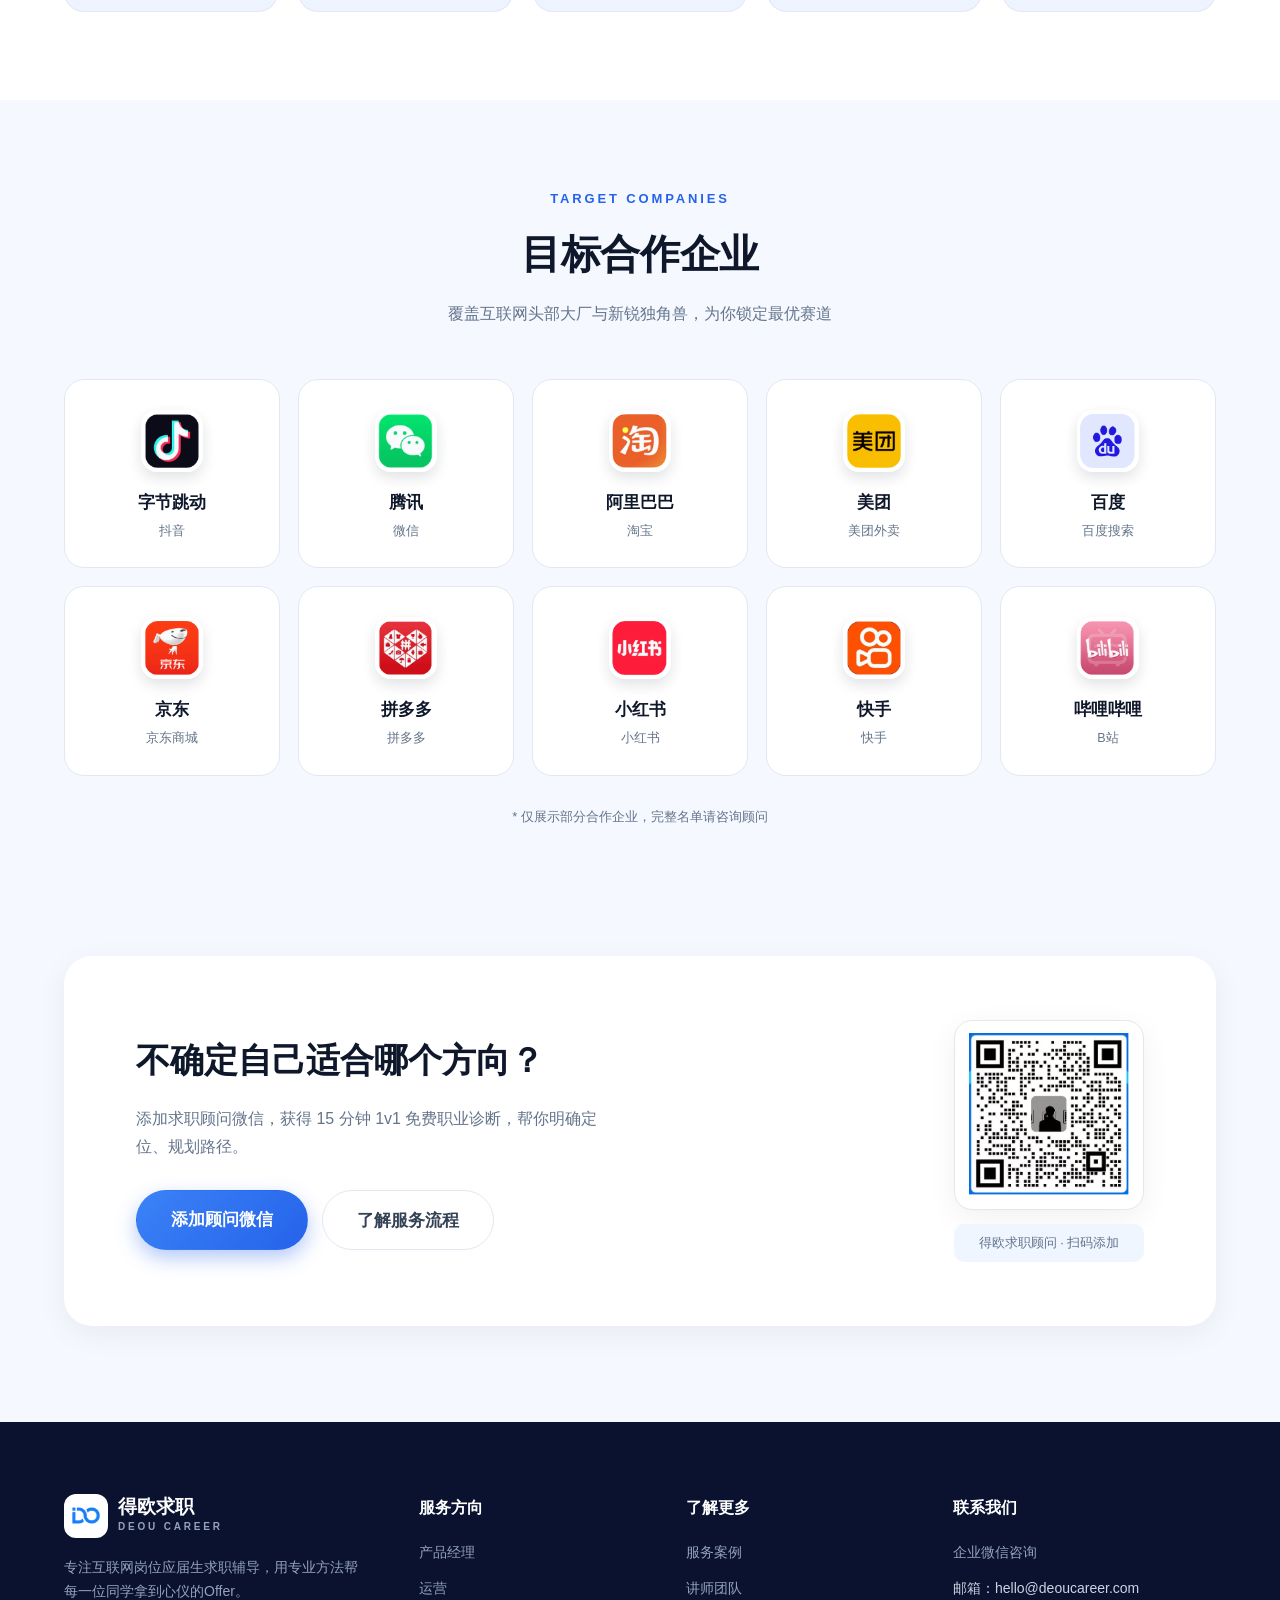
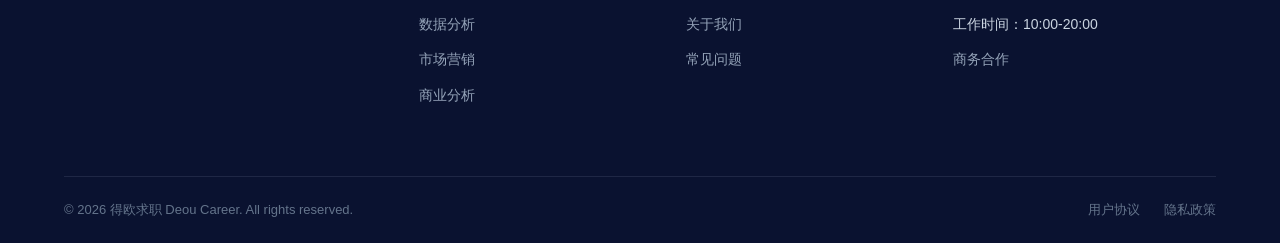
==== commit dd3a8608: "Add files via upload" ====
--- a/index.html
+++ b/index.html
@@ -27,8 +27,20 @@
         <button class="btn btn-outline" data-action="login">登录</button>
         <button class="btn btn-primary" data-action="qr">预约咨询</button>
       </div>
+      <button class="nav-toggle" aria-label="打开菜单" aria-expanded="false">
+        <span></span><span></span><span></span>
+      </button>
     </div>
   </header>
+  <div class="nav-mask" aria-hidden="true"></div>
+  <nav class="nav-drawer" aria-label="移动端导航">
+    <a href="index.html" data-nav="home">首页</a>
+    <a href="service.html" data-nav="service">服务流程</a>
+    <a href="directions.html" data-nav="directions">核心方向</a>
+    <a href="cases.html" data-nav="cases">成功案例</a>
+    <a href="about.html" data-nav="about">关于我们</a>
+    <a href="lecturers.html" data-nav="lecturers">讲师团队</a>
+  </nav>
 
   <main>
     <!-- Banner 轮播（运营可配置：data.js · BANNERS；配置 detailImage 的 Banner 展示「了解详情」按钮） -->
@@ -98,7 +110,7 @@
             </div>
           </div>
           <div class="qr-box">
-            <div class="qr-img"><img src="assets/img/qr-wechat.svg" alt="得欧求职顾问微信二维码"></div>
+            <div class="qr-img"><img src="assets/img/qr-wechat.png" data-qr-channel="deou-advisor" alt="得欧求职顾问微信二维码"></div>
             <div class="qr-caption">得欧求职顾问 · 扫码添加</div>
           </div>
         </div>
@@ -160,5 +172,6 @@
 
   <script src="assets/js/data.js"></script>
   <script src="assets/js/main.js"></script>
+  <script src="assets/js/config-loader.js"></script>
 </body>
 </html>
--- a/assets/css/style.css
+++ b/assets/css/style.css
@@ -100,6 +100,47 @@
 .main-nav a.active { background: #fff; color: var(--blue); box-shadow: 0 2px 8px rgba(15,23,42,.08); }
 .header-actions { display: flex; gap: 10px; align-items: center; }
 
+/* ---------- 移动端抽屉导航（默认隐藏，≤1024px 由媒体查询启用） ---------- */
+.nav-toggle {
+  display: none;
+  width: 42px; height: 42px;
+  border-radius: 12px;
+  border: 1px solid var(--line);
+  background: #fff;
+  flex-direction: column;
+  align-items: center;
+  justify-content: center;
+  gap: 5px;
+  cursor: pointer;
+  flex: 0 0 42px;
+}
+.nav-toggle span { display: block; width: 18px; height: 2px; border-radius: 2px; background: var(--ink); transition: all .25s; }
+.nav-mask {
+  position: fixed; inset: 0; z-index: 98;
+  background: rgba(15,23,42,.38);
+  opacity: 0; pointer-events: none;
+  transition: opacity .25s;
+}
+.nav-drawer {
+  position: fixed; top: 0; right: 0; z-index: 99;
+  width: min(76vw, 300px); height: 100vh; height: 100dvh;
+  background: #fff;
+  box-shadow: -8px 0 30px rgba(15,23,42,.12);
+  transform: translateX(100%);
+  transition: transform .28s ease;
+  padding: 92px 22px 30px;
+  display: flex; flex-direction: column; gap: 6px;
+}
+.nav-drawer a { padding: 13px 16px; border-radius: 12px; font-size: 16px; font-weight: 600; color: var(--ink-2); }
+.nav-drawer a:hover { background: #f1f5fb; color: var(--blue); }
+.nav-drawer a.active { background: #eaf1fe; color: var(--blue); }
+body.nav-open { overflow: hidden; }
+body.nav-open .nav-mask { opacity: 1; pointer-events: auto; }
+body.nav-open .nav-drawer { transform: translateX(0); }
+body.nav-open .nav-toggle span:nth-child(1) { transform: translateY(7px) rotate(45deg); }
+body.nav-open .nav-toggle span:nth-child(2) { opacity: 0; }
+body.nav-open .nav-toggle span:nth-child(3) { transform: translateY(-7px) rotate(-45deg); }
+
 /* ---------- 按钮 ---------- */
 .btn {
   display: inline-flex;
@@ -203,6 +244,16 @@
 .banner-dots button { width: 24px; height: 6px; border-radius: 99px; background: rgba(255,255,255,.4); transition: all .25s; }
 .banner-dots button.active { width: 34px; background: #fff; }
 
+/* 配图铺满模式：图片整幅铺底 + 白色柔光层，文字转为深色保证可读 */
+.banner-bg { position: absolute; inset: 0; background-size: cover; background-position: center; }
+.banner-bg::after { content: ""; position: absolute; inset: 0; background: rgba(255, 255, 255, .45); }
+.banner-slide.has-image .banner-inner { color: #0f172a; }
+.banner-slide.has-image .banner-tag { background: var(--blue); border-color: transparent; color: #fff; backdrop-filter: none; }
+.banner-slide.has-image .banner-sub { color: rgba(15, 23, 42, .72); }
+.banner-slide.has-image .banner-cta { background: var(--blue); color: #fff; }
+.banner-carousel.light-mode .banner-dots button { background: rgba(15, 23, 42, .22); }
+.banner-carousel.light-mode .banner-dots button.active { background: var(--blue); }
+
 /* ---------- 首页 Hero ---------- */
 .hero { padding: 72px 0 88px; }
 .hero .container { display: grid; grid-template-columns: 1.05fr .95fr; gap: 56px; align-items: center; }
@@ -549,6 +600,7 @@
 }
 .partner-band .eyebrow { color: rgba(255,255,255,.75); }
 .partner-band h2 { font-size: 32px; font-weight: 900; margin-top: 12px; }
+.partner-band h2 .m-break { display: inline; }
 .partner-band p { color: rgba(255,255,255,.85); margin-top: 14px; max-width: 640px; margin-left: auto; margin-right: auto; }
 .partner-grid { display: grid; grid-template-columns: repeat(2, 1fr); gap: 22px; }
 .partner-card { background: #fff; border: 1px solid var(--line); border-radius: 22px; padding: 32px 34px; }
@@ -712,18 +764,80 @@
   .footer-grid { grid-template-columns: 1fr 1fr; }
   .mbti-grid { grid-template-columns: 1fr 1fr; }
   .main-nav { display: none; }
+  .nav-toggle { display: inline-flex; }
 }
 @media (max-width: 640px) {
   .section-title { font-size: 30px; }
   .hero h1 { font-size: 34px; }
   .banner-slide { padding: 48px 28px; min-height: 320px; }
   .banner-title { font-size: 28px; }
-  .tracks-grid, .companies-grid, .lecturer-grid, .mbti-grid, .salary-cards, .school-grid, .partner-grid, .dir-stats { grid-template-columns: 1fr; }
-  .case-row { grid-template-columns: 1.4fr 1fr 1fr; font-size: 13px; }
+  .lecturer-grid, .mbti-grid, .salary-cards, .school-grid, .partner-grid, .dir-stats { grid-template-columns: 1fr; }
+  /* 方向卡/企业卡并排：一排两个，收紧卡片内距 */
+  .tracks-grid, .companies-grid { grid-template-columns: repeat(2, 1fr); gap: 12px; margin-top: 36px; }
+  .track-card { padding: 18px 14px; }
+  .track-icon { width: 40px; height: 40px; margin-bottom: 12px; border-radius: 12px; }
+  .track-icon svg { width: 20px; height: 20px; }
+  .track-card h3 { font-size: 15px; margin-bottom: 6px; }
+  .track-card p { font-size: 11.5px; line-height: 1.65; }
+  .company-card { padding: 18px 8px 14px; }
+  .company-logo, .company-logo-img { width: 44px; height: 44px; margin-bottom: 8px; border-radius: 12px; }
+  .company-card h4 { font-size: 13.5px; }
+  .company-card span { font-size: 11px; }
+  /* 案例列表：4 列对齐 + 整体再收紧一档（移动端用户反馈仍松散） */
+  .case-filters { gap: 8px; margin: 18px 0 14px; }
+  .filter-pill { padding: 7px 16px; font-size: 12.5px; }
+  .case-table { border-radius: 16px; }
+  .case-row { grid-template-columns: 1.5fr 1fr 1fr auto; font-size: 11px; gap: 4px; padding: 10px 12px; }
+  .case-row.head { padding: 9px 12px; font-size: 10.5px; }
   .case-row .hide-m { display: none; }
-  .qr-cta-card, .join-card, .dir-cta, .cta-band-card { grid-template-columns: 1fr; padding: 40px 28px; flex-direction: column; text-align: center; }
+  .case-person { gap: 7px; }
+  .case-avatar { width: 30px; height: 30px; font-size: 12px; }
+  .case-person b { font-size: 12px; }
+  .case-person span { font-size: 10.5px; }
+  .tag-pill { padding: 2px 7px; font-size: 10.5px; }
+  .case-offer { white-space: nowrap; font-size: 11px; }
+  .case-row .btn { padding: 4px 8px; font-size: 10.5px; white-space: nowrap; }
+  .lock-notice { flex-direction: column; gap: 10px; padding: 14px 20px; margin-top: 20px; text-align: center; font-size: 13px; }
+  .lock-notice .btn { white-space: nowrap; }
+  .case-more { margin-top: 20px; font-size: 13px; }
+  .case-more .btn { white-space: nowrap; }
+  .qr-cta-card, .join-card, .dir-cta, .cta-band-card { grid-template-columns: 1fr; padding: 36px 20px; flex-direction: column; text-align: center; }
+  /* 首页转化卡：标题缩小不折行，按钮并排不折行 */
+  .qr-cta-card h2 { font-size: 21px; text-wrap: balance; }
+  .qr-cta-card .desc { font-size: 14px; margin: 12px auto 22px; }
+  .qr-cta-actions { flex-wrap: wrap; justify-content: center; gap: 10px; }
+  .qr-cta-actions .btn { white-space: nowrap; padding: 11px 18px; font-size: 14px; }
+  /* 蓝色 CTA 带（服务/讲师/方向页）：标题缩小不折行 */
+  .cta-band-card h2 { font-size: 21px; text-wrap: balance; }
+  .cta-band-card p { font-size: 14px; }
+  .cta-band-card .btn { white-space: nowrap; padding: 11px 20px; font-size: 14px; }
+  .dir-cta h2 { font-size: 19px; text-wrap: balance; }
+  .dir-cta p { font-size: 13px; }
+  .dir-cta .btn { white-space: nowrap; padding: 11px 20px; font-size: 14px; }
+  /* 关于页：合伙人标题收紧行宽，三步卡改竖排避免逐字折行 */
+  .partner-band h2 { font-size: 22px; text-wrap: balance; }
+  .partner-band h2 .m-break { display: block; }
+  .partner-band p { font-size: 14px; }
+  .join-card h2 { font-size: 21px !important; text-wrap: balance; }
+  .join-steps { flex-direction: column; gap: 8px; margin-top: 20px; }
+  .join-step { display: flex; align-items: center; gap: 12px; padding: 12px 16px; border-radius: 12px; }
+  .join-step b { font-size: 17px; flex-shrink: 0; }
+  .join-step span { font-size: 13px; text-align: left; }
+  .join-steps .arrow { display: none; }
+  /* 方向详情页：双列信息竖排，避免窄列内文字折行 */
+  .subdir-cols { grid-template-columns: 1fr; }
+  .subdir-col { padding: 14px 16px; }
+  .subdir-col b { font-size: 13.5px; }
+  .subdir-col p { font-size: 12.5px; }
   .footer-grid { grid-template-columns: 1fr; }
-  .header-actions .btn-outline { display: none; }
+  /* 移动端头部：登录/预约双按钮保留并缩小，汉堡按钮压缩高度 */
+  .site-header .container { height: 60px; }
+  .site-header .brand-logo-img { height: 32px; }
+  .header-actions { gap: 8px; }
+  .header-actions .btn { padding: 8px 14px; font-size: 13px; gap: 4px; }
+  .nav-toggle { width: 38px; height: 38px; flex-basis: 38px; }
+  /* 移动端 Banner：隐藏左右箭头（避免压住文字），保留圆点+手势滑动 */
+  .banner-arrow { display: none; }
 }
 
 /* ---------- 品牌 logo（预设 DO 组合标） ---------- */
